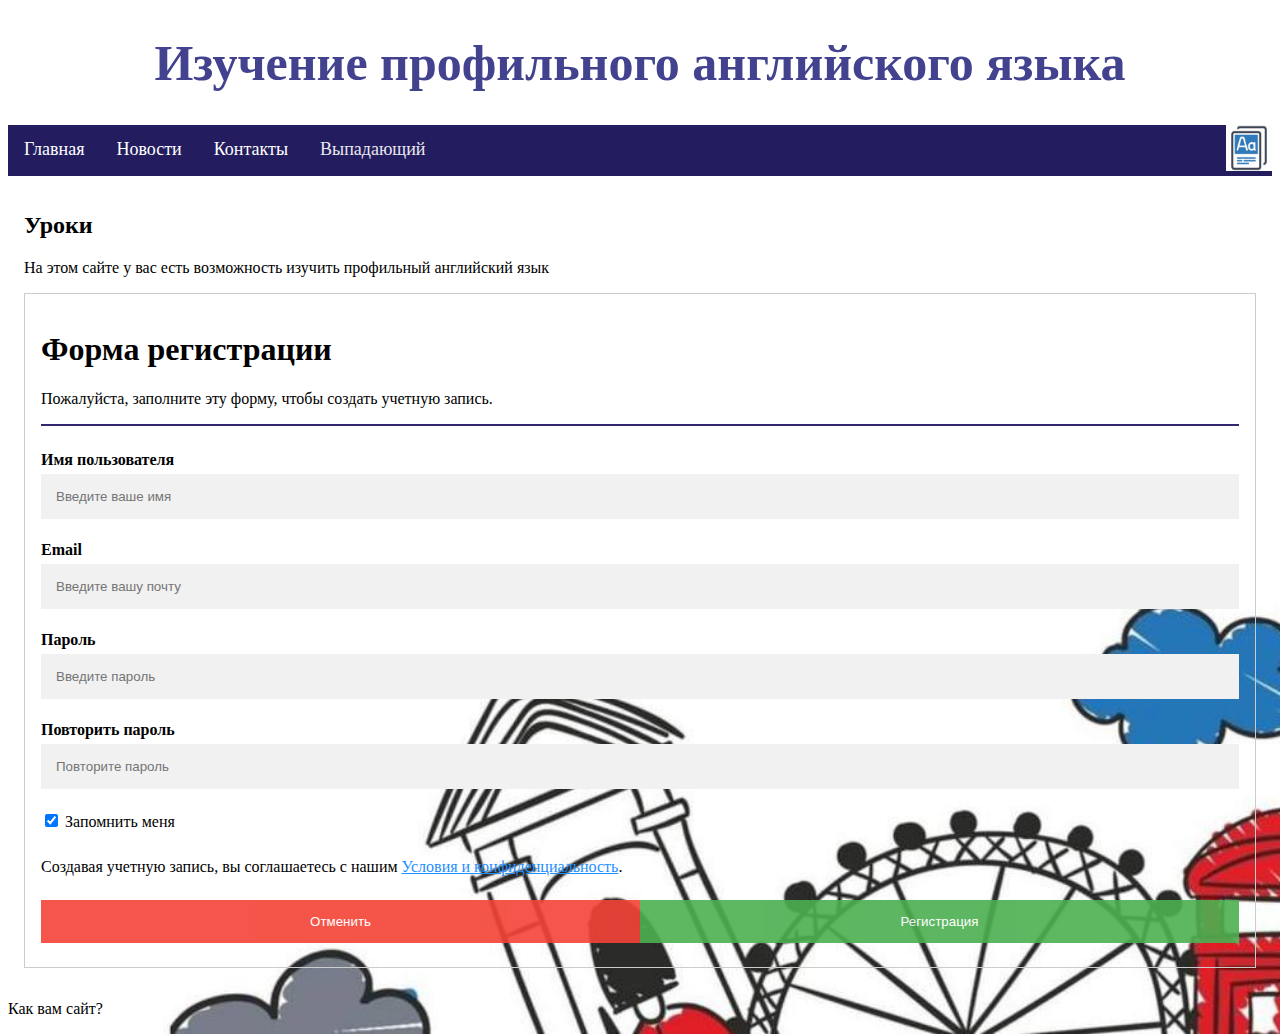
==== index.html @ ab6958a9 "website" ====
<!DOCTYPE html>
<html lang="ru">

<head>
    <meta charset="UTF-8">
    <meta http-equiv="X-UA-Compatible" content="IE=edge">
    <meta name="viewport" content="width=device-width, initial-scale=1.0">
    <link rel="shortcut icon" href="smile-ico.ico" type="image/x-icon">
    <link rel="stylesheet" href="style.css">
    <title>English_lesson</title>
</head>
<body>
    <header>
        <div class="header_container">
            <div class="header">
                <h1>Изучение профильного английского языка</h1>   
            </div>
            <div class="navbar">
                <a href="index.html">Главная</a>
                <a href="news.html">Новости</a>
                <a href="contact.html">Контакты</a>
                <div class="dropdown">
                    <button class="dropbtn"> Выпадающий 
                        <i class="fa fa-caret-down"></i>
                    </button>
                    <div class="dropdown-content">
                        <a href="lessons1.html">Lesson 1</a>
                        <a href="lessons2.html">Lesson 2</a>
                        <a href="lessons3.html">Lesson 3</a>
                    </div>
                </div> 
                <a href="dictionary.html" style="float:right" class="dictionary">
                    <img src="images/dictionary.jpg" alt="Словарь" style="width:46px;height:46px;border:0;">
                </a>
            </div>
        </div>
    </header>

    <body style="background-image:url(images/main.jpg); background-size: cover;"></body>
    <main class="container">
        <article></article>
        <h2>Уроки</h2>
        <p>На этом сайте у вас есть возможность изучить профильный английский язык
        </p>
        <form action="action_page.php" style="border:1px solid #ccc">
            <div class="container">
            <h1>Форма регистрации</h1>
            <p>Пожалуйста, заполните эту форму, чтобы создать учетную запись.</p>
            <hr>

            <label for="email"><b>Имя пользователя</b></label>
            <input type="text" placeholder="Введите ваше имя" name="name" required>

            <label for="email"><b>Email</b></label>
            <input type="text" placeholder="Введите вашу почту" name="email" required>
        
            <label for="psw"><b>Пароль</b></label>
            <input type="password" placeholder="Введите пароль" name="psw" required>
        
            <label for="psw-repeat"><b>Повторить пароль</b></label>
            <input type="password" placeholder="Повторите пароль" name="psw-repeat" required>
        
            <label>
                <input type="checkbox" checked="checked" name="remember" style="margin-bottom:15px"> Запомнить меня
            </label>
        
            <p>Создавая учетную запись, вы соглашаетесь с нашим <a href="#" style="color:dodgerblue">Условия и конфиденциальность</a>.</p>
        
            <div class="clearfix">
                <button type="button" class="cancelbtn">Отменить</button>
                <button type="submit" class="signupbtn">Регистрация</button>
            </div>
            </div>
        </form>

    </main>
    <footer>
        <div>
            <section>
                <p>
                    Как вам сайт?
                </p>
            </section>
        </div>
    </footer>
</body>
</html>
---- style.css ----
.header h1 {
        text-align: center;
        font-size: 50px;
        color: rgb(66, 66, 143);
    }

/*ФОрма для регистрации*/
    * {box-sizing: border-box}

/* Поля ввода полной ширины */
input[type=text], input[type=password] {
    width: 100%;
    padding: 15px;
    margin: 5px 0 22px 0;
    display: inline-block;
    border: none;
    background: #f1f1f1;
}

input[type=text]:focus, input[type=password]:focus {
    background-color: #ddd;
    outline: none;
}

hr {
    border: 1px solid #34256f;
    margin-bottom: 25px;
}

/* Установите стиль для всех кнопок */
button {
    background-color: #4CAF50;
    color: white;
    padding: 14px 20px;
    margin: 8px 0;
    border: none;
    cursor: pointer;
    width: 100%;
    opacity: 0.9;
}

button:hover {
    opacity:1;
}

/* Дополнительные стили для кнопки "Отмена" */
.cancelbtn {
    padding: 14px 20px;
    background-color: #f44336;
}

/* Поплавок отмена и кнопки регистрации и добавить равную ширину */
.cancelbtn, .signupbtn {
    float: left;
    width: 50%;
}

/* Добавить отступы к элементам контейнера */
.container {
    padding: 16px;
}

/* Очистить поплавки */
.clearfix::after {
    content: "";
    clear: both;
    display: table;
}

/* Измените стили для кнопки отмены и кнопки регистрации на дополнительных маленьких экранах */
@media screen and (max-width: 300px) {
.cancelbtn, .signupbtn {
    width: 100%;
}
}

/*Навбар*/
    .navbar {
        overflow: hidden;
        background-color: #231d5f;
    }
    
    .navbar a {
        float: left;
        font-size: 18px;
        color: white;
        text-align: center;
        padding: 14px 16px;
        text-decoration: none;
    }
    
    .dropdown {
        float: left;
        overflow: hidden;
    }
    
    .dropdown .dropbtn {
        font-size: 18px;  
        border: none;
        outline: none;
        color: white;
        padding: 14px 16px;
        background-color: inherit;
        font-family: inherit;
        margin: 0;
    }
    
    .navbar a:hover, .dropdown:hover .dropbtn {
        background-color: #5a5656;
    }
    
    .dropdown-content {
        display: none;
        position: absolute;
        background-color: #f9f9f9;
        min-width: 160px;
        box-shadow: 0px 8px 16px 0px rgba(0,0,0,0.2);
        z-index: 1;
    }
    
    .dropdown-content a {
        float: none;
        color: black;
        padding: 12px 16px;
        text-decoration: none;
        display: block;
        text-align: left;
    }
    
    .dropdown-content a:hover {
        background-color: #ddd;
    }
    
    .dropdown:hover .dropdown-content {
        display: block;
    }

    a.dictionary {
        padding: 0%;
    }
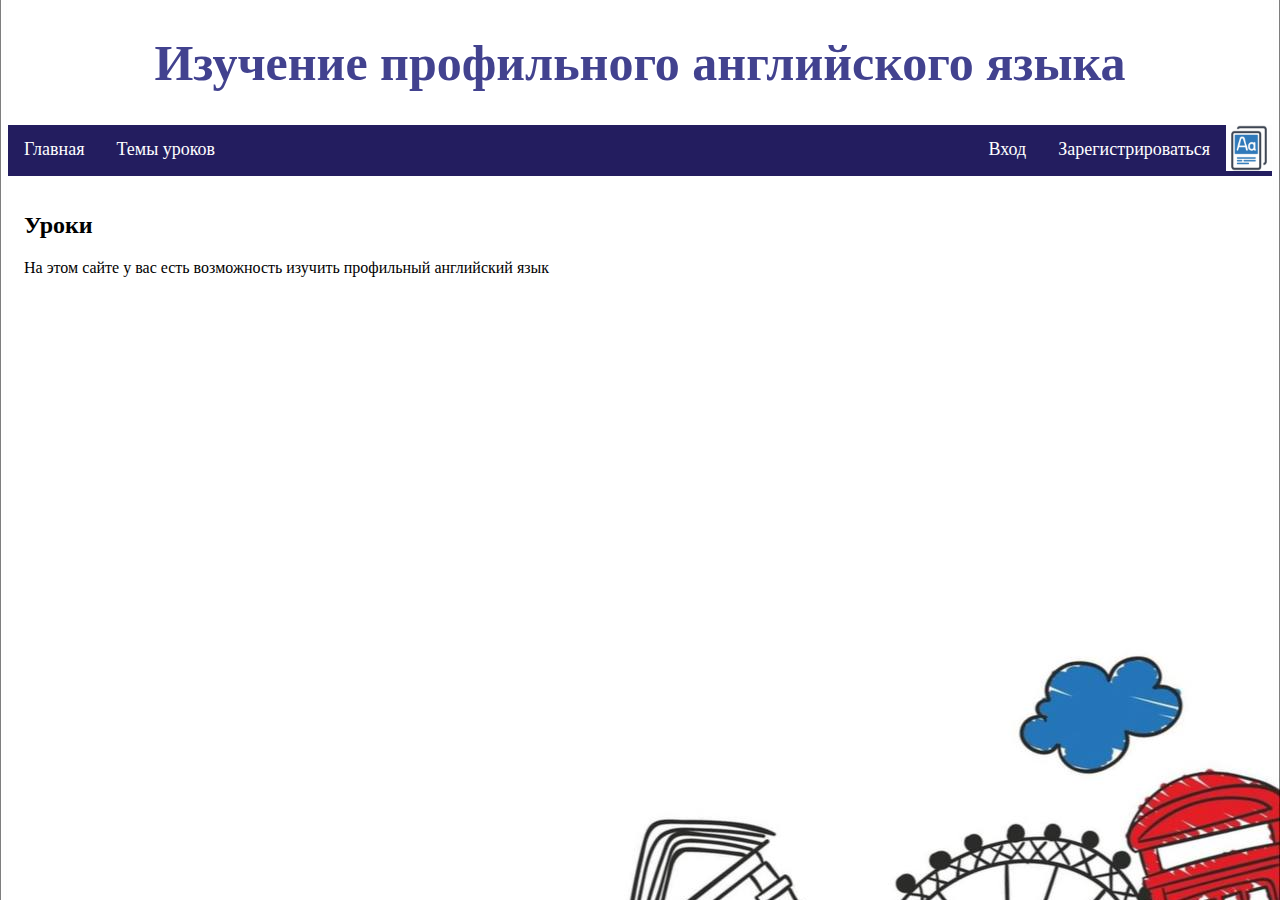
==== commit adde8260: "new" ====
--- a/index.html
+++ b/index.html
@@ -17,10 +17,9 @@
             </div>
             <div class="navbar">
                 <a href="index.html">Главная</a>
-                <a href="news.html">Новости</a>
-                <a href="contact.html">Контакты</a>
+
                 <div class="dropdown">
-                    <button class="dropbtn"> Выпадающий 
+                    <button class="dropbtn"> Темы уроков 
                         <i class="fa fa-caret-down"></i>
                     </button>
                     <div class="dropdown-content">
@@ -32,56 +31,73 @@
                 <a href="dictionary.html" style="float:right" class="dictionary">
                     <img src="images/dictionary.jpg" alt="Словарь" style="width:46px;height:46px;border:0;">
                 </a>
+                <button onclick="document.getElementById('id01').style.display='block'" style="width:auto; float: right;" class="enter">Зарегистрироваться</button>
+
+                <div id="id01" class="modal">
+                <span onclick="document.getElementById('id01').style.display='none'" class="close" title="Закрыть Modal">&times;</span>
+                <form class="modal-content" action="../action_page.php">
+                    <div class="container">
+                        <h2>Форма регистрации</h2>
+                        <p>Пожалуйста, заполните эту форму, чтобы создать учетную запись.</p>
+                        <hr>
+            
+                        <label for="name"><b>Имя пользователя</b></label>
+                        <input type="text" placeholder=" Введите ваше имя" name="name" required>
+            
+                        <label for="email"><b>Email</b></label>
+                        <input type="text" placeholder=" Введите Email" name="email" required>
+                    
+                        <label for="psw"><b>Пароль</b></label>
+                        <input type="password" placeholder=" Введите пароль" name="psw" required>
+                    
+                        <label for="psw-repeat"><b>Повторите пароль</b></label>
+                        <input type="password" placeholder="Повторите пароль" name="psw-repeat" required>
+                        
+                        <label>
+                            <input type="checkbox" checked="checked" name="remember" style="margin-bottom:15px"> Запомнить меня
+                        </label>
+                    
+                        <div class="clearfix">
+            
+                            <button type="submit" class="signupbtn">Зарегистрироваться</button>
+                        </div>
+                    </div>
+                </form>
+                </div>
+
+                <button onclick="document.getElementById('id02').style.display='block'" style="width:auto; float: right;" class="enter">Вход</button>
+
+                <div id="id02" class="modal">
+                <span onclick="document.getElementById('id02').style.display='none'" class="close" title="Закрыть Modal">&times;</span>
+                <form class="modal-content" action="../action_page.php">
+                    <div class="container">
+                        <h2>Вход</h2>
+                        <hr>
+            
+                        <label for="name or email"><b>Имя пользователя или email</b></label>
+                        <input type="text" placeholder=" Введите ваше имя или email" name="name or email" required>
+                    
+                        <label for="psw"><b>Пароль</b></label>
+                        <input type="password" placeholder=" Введите пароль" name="psw" required>
+                    
+                        <div class="clearfix">
+            
+                            <button type="submit" class="signupbtn">Войти</button>
+                        </div>
+                    </div>
+                </form>
+                </div>
             </div>
         </div>
     </header>
 
-    <body style="background-image:url(images/main.jpg); background-size: cover;"></body>
+    <body style="background-image:url(images/main.jpg); background-size: cover; width: auto; height: auto;"></body>
     <main class="container">
         <article></article>
         <h2>Уроки</h2>
-        <p>На этом сайте у вас есть возможность изучить профильный английский язык
-        </p>
-        <form action="action_page.php" style="border:1px solid #ccc">
-            <div class="container">
-            <h1>Форма регистрации</h1>
-            <p>Пожалуйста, заполните эту форму, чтобы создать учетную запись.</p>
-            <hr>
+        <p>На этом сайте у вас есть возможность изучить профильный английский язык</p>
 
-            <label for="email"><b>Имя пользователя</b></label>
-            <input type="text" placeholder="Введите ваше имя" name="name" required>
-
-            <label for="email"><b>Email</b></label>
-            <input type="text" placeholder="Введите вашу почту" name="email" required>
-        
-            <label for="psw"><b>Пароль</b></label>
-            <input type="password" placeholder="Введите пароль" name="psw" required>
-        
-            <label for="psw-repeat"><b>Повторить пароль</b></label>
-            <input type="password" placeholder="Повторите пароль" name="psw-repeat" required>
-        
-            <label>
-                <input type="checkbox" checked="checked" name="remember" style="margin-bottom:15px"> Запомнить меня
-            </label>
-        
-            <p>Создавая учетную запись, вы соглашаетесь с нашим <a href="#" style="color:dodgerblue">Условия и конфиденциальность</a>.</p>
-        
-            <div class="clearfix">
-                <button type="button" class="cancelbtn">Отменить</button>
-                <button type="submit" class="signupbtn">Регистрация</button>
-            </div>
-            </div>
-        </form>
 
     </main>
-    <footer>
-        <div>
-            <section>
-                <p>
-                    Как вам сайт?
-                </p>
-            </section>
-        </div>
-    </footer>
 </body>
 </html>--- a/style.css
+++ b/style.css
@@ -4,77 +4,7 @@
         color: rgb(66, 66, 143);
     }
 
-/*ФОрма для регистрации*/
-    * {box-sizing: border-box}
-
-/* Поля ввода полной ширины */
-input[type=text], input[type=password] {
-    width: 100%;
-    padding: 15px;
-    margin: 5px 0 22px 0;
-    display: inline-block;
-    border: none;
-    background: #f1f1f1;
-}
-
-input[type=text]:focus, input[type=password]:focus {
-    background-color: #ddd;
-    outline: none;
-}
-
-hr {
-    border: 1px solid #34256f;
-    margin-bottom: 25px;
-}
-
-/* Установите стиль для всех кнопок */
-button {
-    background-color: #4CAF50;
-    color: white;
-    padding: 14px 20px;
-    margin: 8px 0;
-    border: none;
-    cursor: pointer;
-    width: 100%;
-    opacity: 0.9;
-}
-
-button:hover {
-    opacity:1;
-}
-
-/* Дополнительные стили для кнопки "Отмена" */
-.cancelbtn {
-    padding: 14px 20px;
-    background-color: #f44336;
-}
-
-/* Поплавок отмена и кнопки регистрации и добавить равную ширину */
-.cancelbtn, .signupbtn {
-    float: left;
-    width: 50%;
-}
-
-/* Добавить отступы к элементам контейнера */
-.container {
-    padding: 16px;
-}
-
-/* Очистить поплавки */
-.clearfix::after {
-    content: "";
-    clear: both;
-    display: table;
-}
-
-/* Измените стили для кнопки отмены и кнопки регистрации на дополнительных маленьких экранах */
-@media screen and (max-width: 300px) {
-.cancelbtn, .signupbtn {
-    width: 100%;
-}
-}
-
-/*Навбар*/
+    /*Навбар*/
     .navbar {
         overflow: hidden;
         background-color: #231d5f;
@@ -137,4 +67,111 @@
 
     a.dictionary {
         padding: 0%;
-    }+    }
+    
+/*ФОрма для регистрации*/
+    * {box-sizing: border-box;}
+
+    /* Поля ввода полной ширины */
+    input[type=text], input[type=password] {
+        width: 100%;
+        padding: 15px;
+        margin: 5px 0 22px 0;
+        display: inline-block;
+        border: none;
+        background: #f1f1f1;
+    }
+
+    /* Add a background color when the inputs get focus */
+    input[type=text]:focus, input[type=password]:focus {
+        background-color: #ddd;
+        outline: none;
+    }
+
+    /* Установите стиль для всех кнопок */
+    button {
+        background-color: #231d5f;
+        color: white;
+        padding: 14px 16px;
+        margin: 0;
+        border: none;
+        cursor: pointer;
+        font-size: 18px;
+        opacity: 1;
+        text-decoration: none;
+        font-family: "Times New Roman", Times, serif;
+    }
+
+    button:hover {
+        opacity:1;
+    }
+
+    /* Float cancel and signup buttons and add an equal width */
+    .signupbtn {
+    float: left;
+    width: 100%;
+    }
+
+    /* Add padding to container elements */
+    .container {
+    padding: 16px;
+    }
+
+    /* Модальный (фон) */
+    .modal {
+    display: none; /* Скрыто по умолчанию */
+    position: fixed; /* Оставаться на месте */
+    z-index: 1; /* Сидеть на вершине */
+    left: 0;
+    top: 0;
+    width: 100%; /* Полная ширина */
+    height: 100%; /* Полная высота */
+    overflow: auto; /* Включите прокрутку, если это необходимо */
+    background-color: #474e5d;
+    padding-top: 50px;
+    }
+
+    /* Модальное содержание/бокс */
+    .modal-content {
+    background-color: #fefefe;
+    margin: 5% auto 15% auto; /* 5% сверху, 15% снизу и по центру */
+    border: 1px solid #888;
+    width: 80%; /* Может быть больше или меньше, в зависимости от размера экрана */
+    }
+
+    /* Style the horizontal ruler */
+    hr {
+    border: 1px solid #f1f1f1;
+    margin-bottom: 25px;
+    }
+
+    /* Кнопка закрытия (x) */
+    .close {
+    position: absolute;
+    right: 35px;
+    top: 15px;
+    font-size: 40px;
+    font-weight: bold;
+    color: #f1f1f1;
+    }
+
+    .close:hover,
+    .close:focus {
+    color: #f44336;
+    cursor: pointer;
+    }
+
+    /* Clear floats */
+    .clearfix::after {
+    content: "";
+    clear: both;
+    display: table;
+    }
+
+    /* Change styles for cancel button and signup button on extra small screens */
+    @media screen and (max-width: 300px) {
+    .signupbtn {
+        width: 100%;
+    }
+    }
+
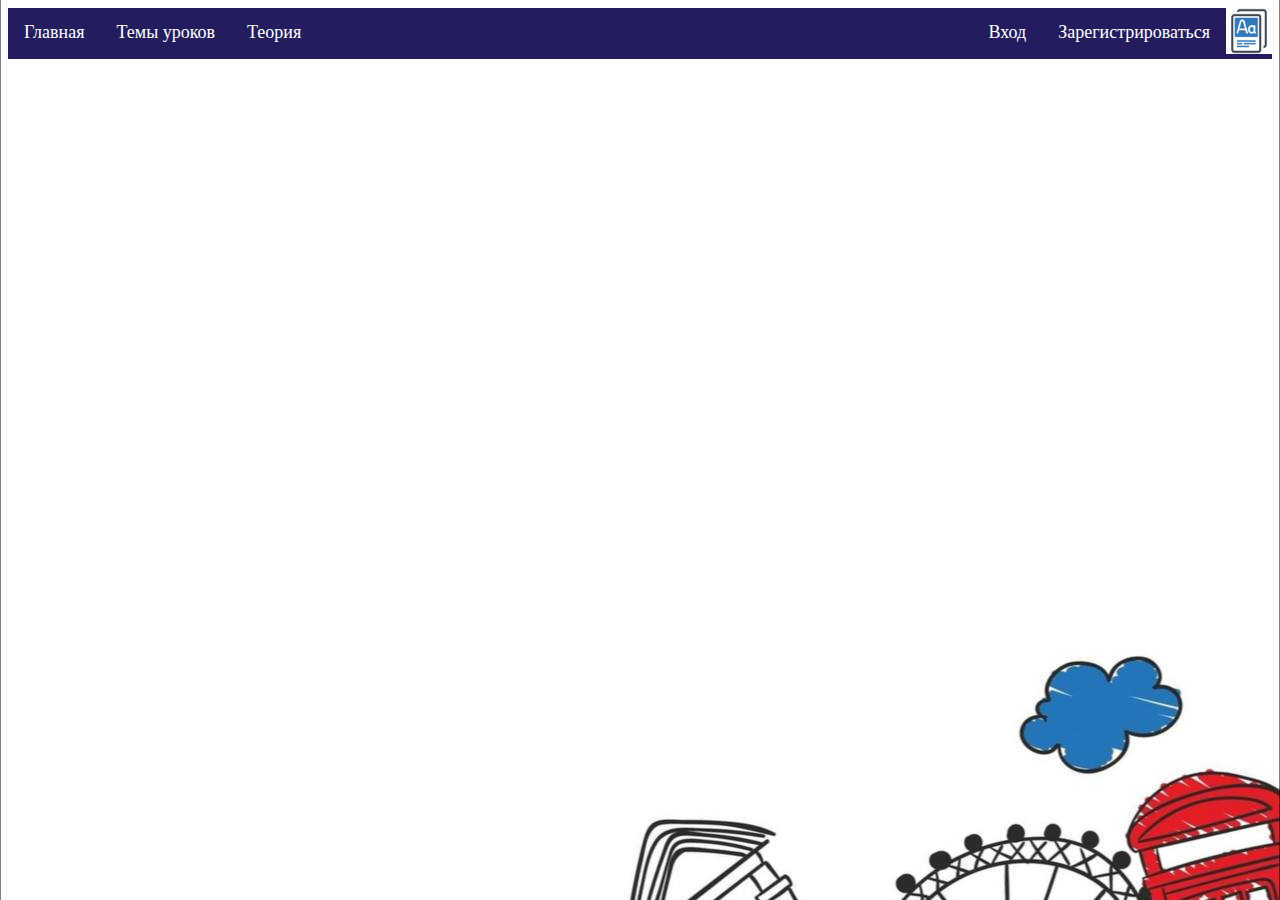
==== commit 841ae38d: "new" ====
--- a/index.html
+++ b/index.html
@@ -12,9 +12,6 @@
 <body>
     <header>
         <div class="header_container">
-            <div class="header">
-                <h1>Изучение профильного английского языка</h1>   
-            </div>
             <div class="navbar">
                 <a href="index.html">Главная</a>
 
@@ -23,11 +20,26 @@
                         <i class="fa fa-caret-down"></i>
                     </button>
                     <div class="dropdown-content">
-                        <a href="lessons1.html">Lesson 1</a>
-                        <a href="lessons2.html">Lesson 2</a>
-                        <a href="lessons3.html">Lesson 3</a>
+                        <a href="lessons/lesson-1.html">Неправильные глаголы</a>
+                        <a href="lessons/lesson-2.html">Фразовые глаголы</a>
+                        <a href="lessons/lesson-3.html">Синонимы</a>
+                        <a href="lessons/lesson-4.html">Выбор слов</a>
+                        <a href="lessons/lesson-5.html">Составление слов</a>
                     </div>
                 </div> 
+
+                <div class="dropdown">
+                    <button class="dropbtn"> Теория
+                        <i class="fa fa-caret-down"></i>
+                    </button>
+                    <div class="dropdown-content">
+                        <a href="theory/theory-1.html">Theory 1</a>
+                        <a href="theory/theory-2.html">Theory 2</a>
+                        <a href="theory/theory-3.html">Theory 3</a>
+                        <a href="theory/theory-4.html">Theory 4</a>
+                    </div>
+                </div> 
+
                 <a href="dictionary.html" style="float:right" class="dictionary">
                     <img src="images/dictionary.jpg" alt="Словарь" style="width:46px;height:46px;border:0;">
                 </a>
@@ -45,7 +57,7 @@
                         <input type="text" placeholder=" Введите ваше имя" name="name" required>
             
                         <label for="email"><b>Email</b></label>
-                        <input type="text" placeholder=" Введите Email" name="email" required>
+                        <input type="email" placeholder=" Введите Email" name="email" required>
                     
                         <label for="psw"><b>Пароль</b></label>
                         <input type="password" placeholder=" Введите пароль" name="psw" required>
@@ -93,9 +105,8 @@
 
     <body style="background-image:url(images/main.jpg); background-size: cover; width: auto; height: auto;"></body>
     <main class="container">
-        <article></article>
-        <h2>Уроки</h2>
-        <p>На этом сайте у вас есть возможность изучить профильный английский язык</p>
+        <h1></h1>
+        <p></p>
 
 
     </main>
--- a/style.css
+++ b/style.css
@@ -1,9 +1,3 @@
-    .header h1 {
-        text-align: center;
-        font-size: 50px;
-        color: rgb(66, 66, 143);
-    }
-
     /*Навбар*/
     .navbar {
         overflow: hidden;
@@ -68,12 +62,12 @@
     a.dictionary {
         padding: 0%;
     }
-    
+
 /*ФОрма для регистрации*/
     * {box-sizing: border-box;}
 
     /* Поля ввода полной ширины */
-    input[type=text], input[type=password] {
+    input[type=text], input[type=email], input[type=password] {
         width: 100%;
         padding: 15px;
         margin: 5px 0 22px 0;
@@ -83,7 +77,7 @@
     }
 
     /* Add a background color when the inputs get focus */
-    input[type=text]:focus, input[type=password]:focus {
+    input[type=text]:focus, input[type=email]:focus, input[type=password]:focus {
         background-color: #ddd;
         outline: none;
     }
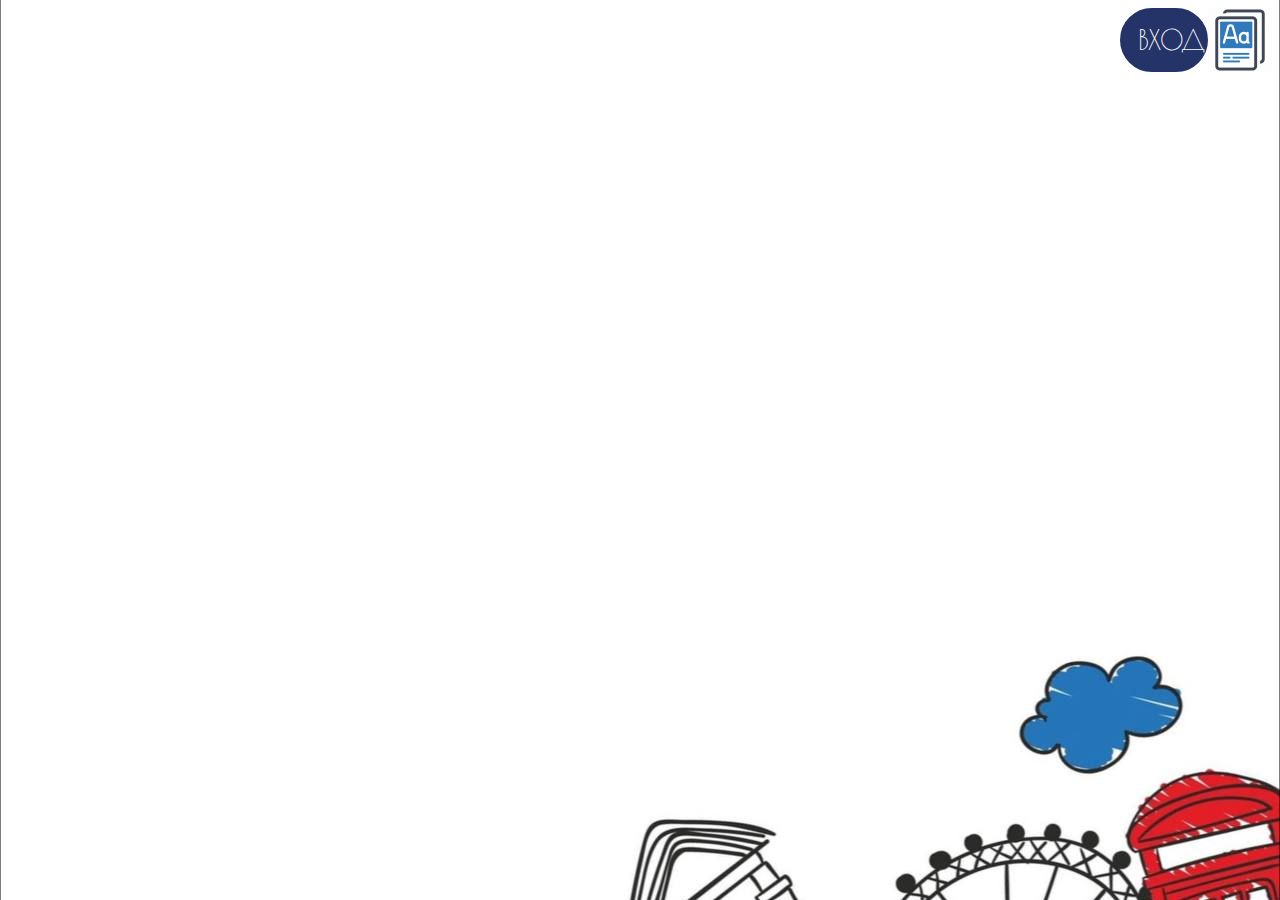
==== commit 9c15f77b: "web-site" ====
--- a/index.html
+++ b/index.html
@@ -7,83 +7,56 @@
     <meta name="viewport" content="width=device-width, initial-scale=1.0">
     <link rel="shortcut icon" href="smile-ico.ico" type="image/x-icon">
     <link rel="stylesheet" href="style.css">
+    <link href="https://fonts.googleapis.com/css2?family=Poiret+One&display=swap" rel="stylesheet">
     <title>English_lesson</title>
 </head>
 <body>
-    <header>
-        <div class="header_container">
-            <div class="navbar">
-                <a href="index.html">Главная</a>
-
-                <div class="dropdown">
-                    <button class="dropbtn"> Темы уроков 
-                        <i class="fa fa-caret-down"></i>
-                    </button>
-                    <div class="dropdown-content">
-                        <a href="lessons/lesson-1.html">Неправильные глаголы</a>
-                        <a href="lessons/lesson-2.html">Фразовые глаголы</a>
-                        <a href="lessons/lesson-3.html">Синонимы</a>
-                        <a href="lessons/lesson-4.html">Выбор слов</a>
-                        <a href="lessons/lesson-5.html">Составление слов</a>
-                    </div>
-                </div> 
-
-                <div class="dropdown">
-                    <button class="dropbtn"> Теория
-                        <i class="fa fa-caret-down"></i>
-                    </button>
-                    <div class="dropdown-content">
-                        <a href="theory/theory-1.html">Theory 1</a>
-                        <a href="theory/theory-2.html">Theory 2</a>
-                        <a href="theory/theory-3.html">Theory 3</a>
-                        <a href="theory/theory-4.html">Theory 4</a>
-                    </div>
-                </div> 
-
-                <a href="dictionary.html" style="float:right" class="dictionary">
-                    <img src="images/dictionary.jpg" alt="Словарь" style="width:46px;height:46px;border:0;">
-                </a>
-                <button onclick="document.getElementById('id01').style.display='block'" style="width:auto; float: right;" class="enter">Зарегистрироваться</button>
-
-                <div id="id01" class="modal">
-                <span onclick="document.getElementById('id01').style.display='none'" class="close" title="Закрыть Modal">&times;</span>
-                <form class="modal-content" action="../action_page.php">
-                    <div class="container">
-                        <h2>Форма регистрации</h2>
-                        <p>Пожалуйста, заполните эту форму, чтобы создать учетную запись.</p>
-                        <hr>
-            
-                        <label for="name"><b>Имя пользователя</b></label>
-                        <input type="text" placeholder=" Введите ваше имя" name="name" required>
-            
-                        <label for="email"><b>Email</b></label>
-                        <input type="email" placeholder=" Введите Email" name="email" required>
-                    
-                        <label for="psw"><b>Пароль</b></label>
-                        <input type="password" placeholder=" Введите пароль" name="psw" required>
-                    
-                        <label for="psw-repeat"><b>Повторите пароль</b></label>
-                        <input type="password" placeholder="Повторите пароль" name="psw-repeat" required>
-                        
-                        <label>
-                            <input type="checkbox" checked="checked" name="remember" style="margin-bottom:15px"> Запомнить меня
-                        </label>
-                    
-                        <div class="clearfix">
-            
-                            <button type="submit" class="signupbtn">Зарегистрироваться</button>
-                        </div>
-                    </div>
-                </form>
-                </div>
-
-                <button onclick="document.getElementById('id02').style.display='block'" style="width:auto; float: right;" class="enter">Вход</button>
-
-                <div id="id02" class="modal">
+    <header class="headering">
+        <div>
+            <a href="dictionary.html" style="float:right" class="dictionary">
+                <img src="images/dictionary.jpg" alt="Словарь" style="width:64px;height:64px;">
+            </a>
+            <button onclick="document.getElementById('id02').style.display='block'" class="ienter">ВХОД</button>
+            <div id="id02" class="modal">
                 <span onclick="document.getElementById('id02').style.display='none'" class="close" title="Закрыть Modal">&times;</span>
                 <form class="modal-content" action="../action_page.php">
                     <div class="container">
-                        <h2>Вход</h2>
+                        <div>
+                            <button onclick="document.getElementById('id01').style.display='block'" style="width:auto; float: right;" class="ienter">Зарегистрироваться</button>
+
+                            <div id="id01" class="modal">
+                            <span onclick="document.getElementById('id01').style.display='none'" class="close" title="Закрыть Modal">&times;</span>
+                            <fieldset class="modal-content" action="../action_page.php">
+                                <div class="container">
+                                    <h2>Форма регистрации</h2>
+                                    <p>Пожалуйста, заполните эту форму, чтобы создать учетную запись.</p>
+                                    <hr>
+                        
+                                    <label for="name"><b>Имя пользователя</b></label>
+                                    <input type="text" placeholder=" Введите ваше имя" name="name" required>
+                        
+                                    <label for="email"><b>Email</b></label>
+                                    <input type="email" placeholder=" Введите Email" name="email" required>
+                                
+                                    <label for="psw"><b>Пароль</b></label>
+                                    <input type="password" placeholder=" Введите пароль" name="psw" required>
+                                
+                                    <label for="psw-repeat"><b>Повторите пароль</b></label>
+                                    <input type="password" placeholder="Повторите пароль" name="psw-repeat" required>
+                                    
+                                    <label>
+                                        <input type="checkbox" checked="checked" name="remember" style="margin-bottom:15px"> Запомнить меня
+                                    </label>
+                                
+                                    <div class="clearfix">
+                        
+                                        <button type="submit" class="signupbtn">Зарегистрироваться</button>
+                                    </div>
+                                </div>
+                            </fieldset>
+                            </div>
+                            <h2>Вход</h2>
+                        </div>
                         <hr>
             
                         <label for="name or email"><b>Имя пользователя или email</b></label>
@@ -98,7 +71,6 @@
                         </div>
                     </div>
                 </form>
-                </div>
             </div>
         </div>
     </header>
--- a/style.css
+++ b/style.css
@@ -1,171 +1,151 @@
-    /*Навбар*/
-    .navbar {
-        overflow: hidden;
-        background-color: #231d5f;
-    }
-    
-    .navbar a {
-        float: left;
-        font-size: 18px;
-        color: white;
-        text-align: center;
-        padding: 14px 16px;
-        text-decoration: none;
-    }
-    
-    .dropdown {
-        float: left;
-        overflow: hidden;
-    }
-    
-    .dropdown .dropbtn {
-        font-size: 18px;  
-        border: none;
-        outline: none;
-        color: white;
-        padding: 14px 16px;
-        background-color: inherit;
-        font-family: inherit;
-        margin: 0;
-    }
-    
-    .navbar a:hover, .dropdown:hover .dropbtn {
-        background-color: #5a5656;
-    }
-    
-    .dropdown-content {
-        display: none;
-        position: absolute;
-        background-color: #f9f9f9;
-        min-width: 160px;
-        box-shadow: 0px 8px 16px 0px rgba(0,0,0,0.2);
-        z-index: 1;
-    }
-    
-    .dropdown-content a {
-        float: none;
-        color: black;
-        padding: 12px 16px;
-        text-decoration: none;
-        display: block;
-        text-align: left;
-    }
-    
-    .dropdown-content a:hover {
-        background-color: #ddd;
-    }
-    
-    .dropdown:hover .dropdown-content {
-        display: block;
-    }
+.headering {
+    font-family: 'Poiret One';
+    font-style: normal;
+    font-weight: 400;
+    font-size: 25px;
+}
 
-    a.dictionary {
-        padding: 0%;
-    }
+a.dictionary {
+    padding: 0%;
+}
 
 /*ФОрма для регистрации*/
-    * {box-sizing: border-box;}
+* {box-sizing: border-box;}
 
-    /* Поля ввода полной ширины */
-    input[type=text], input[type=email], input[type=password] {
-        width: 100%;
-        padding: 15px;
-        margin: 5px 0 22px 0;
-        display: inline-block;
-        border: none;
-        background: #f1f1f1;
-    }
+/* Поля ввода полной ширины */
+input[type=text], input[type=email], input[type=password] {
+    width: 100%;
+    padding: 15px;
+    margin: 5px 0 22px 0;
+    display: inline-block;
+    border: none;
+    font-family: 'Poiret One';
+    font-style: normal;
+    font-weight: 400;
+    font-size: 25px;
+    border-radius: 50px;
+    background: #f1f1f1;
+}
 
-    /* Add a background color when the inputs get focus */
-    input[type=text]:focus, input[type=email]:focus, input[type=password]:focus {
-        background-color: #ddd;
-        outline: none;
-    }
+/* Add a background color when the inputs get focus */
+input[type=text]:focus, input[type=email]:focus, input[type=password]:focus {
+    background-color: #ddd;
+    outline: none;
+}
 
-    /* Установите стиль для всех кнопок */
-    button {
-        background-color: #231d5f;
-        color: white;
-        padding: 14px 16px;
-        margin: 0;
-        border: none;
-        cursor: pointer;
-        font-size: 18px;
-        opacity: 1;
-        text-decoration: none;
-        font-family: "Times New Roman", Times, serif;
-    }
+/* Установите стиль для всех кнопок */
+button {
+    background-color: #231d5f;
+    color: white;
+    padding: 14px 16px;
+    margin: 0;
+    border: none;
+    cursor: pointer;
+    font-size: 18px;
+    opacity: 1;
+    text-decoration: none;
+    border-radius: 50px;
+}
 
-    button:hover {
-        opacity:1;
-    }
+button:hover {
+    opacity:1;
+}
 
-    /* Float cancel and signup buttons and add an equal width */
-    .signupbtn {
+/* Float cancel and signup buttons and add an equal width */
+.signupbtn {
     float: left;
     width: 100%;
-    }
+    font-family: 'Poiret One';
+    font-style: normal;
+    font-weight: 400;
+    font-size: 25px;
+}
 
-    /* Add padding to container elements */
-    .container {
-    padding: 16px;
-    }
+/* Add padding to container elements */
+.container {
+padding: 16px;
+}
 
-    /* Модальный (фон) */
-    .modal {
-    display: none; /* Скрыто по умолчанию */
-    position: fixed; /* Оставаться на месте */
-    z-index: 1; /* Сидеть на вершине */
-    left: 0;
-    top: 0;
-    width: 100%; /* Полная ширина */
-    height: 100%; /* Полная высота */
-    overflow: auto; /* Включите прокрутку, если это необходимо */
-    background-color: #474e5d;
-    padding-top: 50px;
-    }
+/* Модальный (фон) */
+.modal {
+display: none; /* Скрыто по умолчанию */
+position: fixed; /* Оставаться на месте */
+z-index: 1; /* Сидеть на вершине */
+left: 0;
+top: 0;
+width: 100%; /* Полная ширина */
+height: 100%; /* Полная высота */
+overflow: auto; /* Включите прокрутку, если это необходимо */
+background-color: #474e5d;
+padding-top: 50px;
+}
 
-    /* Модальное содержание/бокс */
-    .modal-content {
-    background-color: #fefefe;
-    margin: 5% auto 15% auto; /* 5% сверху, 15% снизу и по центру */
-    border: 1px solid #888;
-    width: 80%; /* Может быть больше или меньше, в зависимости от размера экрана */
-    }
+/* Модальное содержание/бокс */
+.modal-content {
+background-color: #fefefe;
+margin: 5% auto 15% auto; /* 5% сверху, 15% снизу и по центру */
+border: 1px solid #888;
+width: 80%; /* Может быть больше или меньше, в зависимости от размера экрана */
+border-radius: 50px;
+}
 
-    /* Style the horizontal ruler */
-    hr {
-    border: 1px solid #f1f1f1;
-    margin-bottom: 25px;
-    }
+/* Style the horizontal ruler */
+hr {
+border: 1px solid #f1f1f1;
+margin-bottom: 25px;
+}
 
-    /* Кнопка закрытия (x) */
-    .close {
-    position: absolute;
-    right: 35px;
-    top: 15px;
-    font-size: 40px;
-    font-weight: bold;
-    color: #f1f1f1;
-    }
+/* Кнопка закрытия (x) */
+.close {
+position: absolute;
+right: 35px;
+top: 15px;
+font-size: 40px;
+font-weight: bold;
+color: #f1f1f1;
+}
 
-    .close:hover,
-    .close:focus {
-    color: #f44336;
-    cursor: pointer;
-    }
+.close:hover,
+.close:focus {
+color: #f44336;
+cursor: pointer;
+} 
 
-    /* Clear floats */
-    .clearfix::after {
-    content: "";
-    clear: both;
-    display: table;
-    }
+/* Clear floats */
+.clearfix::after {
+content: "";
+clear: both;
+display: table;
+}
 
-    /* Change styles for cancel button and signup button on extra small screens */
-    @media screen and (max-width: 300px) {
-    .signupbtn {
-        width: 100%;
-    }
-    }
+/* Change styles for cancel button and signup button on extra small screens */
+@media screen and (max-width: 300px) {
+.signupbtn {
+    width: 100%;
+}
+}
 
+.ienter {
+    width: 7%;
+    height: 64px;
+    float: right;
+    
+    font-family: 'Poiret One';
+    font-style: normal;
+    font-weight: 400;
+    font-size: 27px;
+    line-height: 150%;
+    display: flex;
+    align-items: center;
+    text-align: center;
+    border-radius: 50px;
+
+    background: #243368;
+    color: white;
+    border: 2px solid #243368;
+} 
+
+.ienter:hover {
+    background: white;
+    color: #243368;
+}
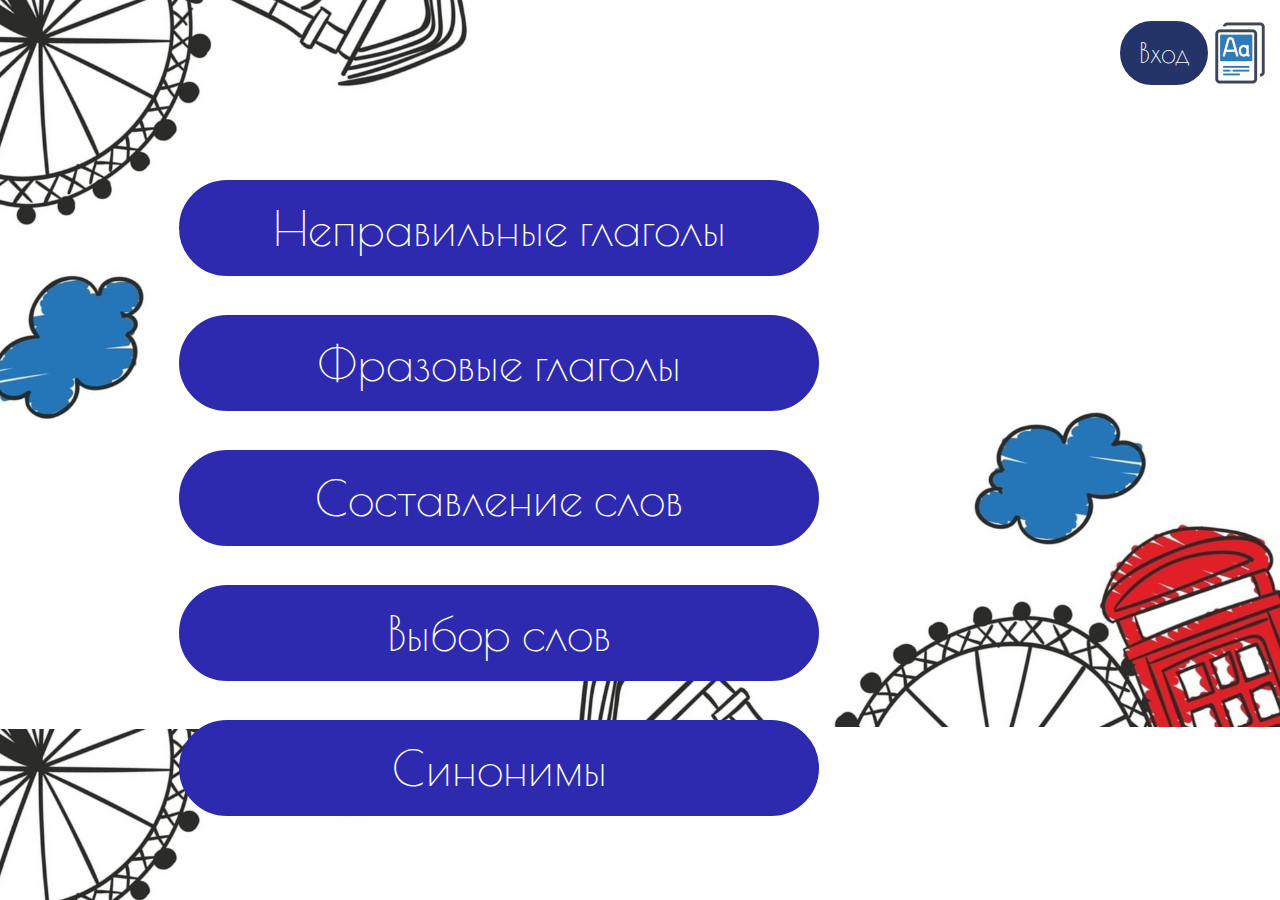
==== commit ce5eaaa1: "new" ====
--- a/index.html
+++ b/index.html
@@ -16,7 +16,7 @@
             <a href="dictionary.html" style="float:right" class="dictionary">
                 <img src="images/dictionary.jpg" alt="Словарь" style="width:64px;height:64px;">
             </a>
-            <button onclick="document.getElementById('id02').style.display='block'" class="ienter">ВХОД</button>
+            <button onclick="document.getElementById('id02').style.display='block'" class="ienter">Вход</button>
             <div id="id02" class="modal">
                 <span onclick="document.getElementById('id02').style.display='none'" class="close" title="Закрыть Modal">&times;</span>
                 <form class="modal-content" action="../action_page.php">
@@ -76,11 +76,15 @@
     </header>
 
     <body style="background-image:url(images/main.jpg); background-size: cover; width: auto; height: auto;"></body>
-    <main class="container">
+    <div class="basic">
+        <button onclick="document.location='lessons/lesson-1.html'" class="lesson1">Неправильные глаголы</button>
+        <button onclick="document.location='lessons/lesson-2.html'" class="lesson2">Фразовые глаголы</button>
+        <button onclick="document.location='lessons/lesson-3.html'" class="lesson3">Составление слов</button>
+        <button onclick="document.location='lessons/lesson-4.html'" class="lesson4">Выбор слов</button>
+        <button onclick="document.location='lessons/lesson-5.html'" class="lesson5">Синонимы</button>
+
         <h1></h1>
         <p></p>
-
-
-    </main>
+    </div>
 </body>
 </html>--- a/style.css
+++ b/style.css
@@ -34,20 +34,20 @@
 }
 
 /* Установите стиль для всех кнопок */
-button {
+button.signupbtn {
     background-color: #231d5f;
     color: white;
     padding: 14px 16px;
     margin: 0;
     border: none;
     cursor: pointer;
-    font-size: 18px;
+    font-size: 25px;
     opacity: 1;
     text-decoration: none;
     border-radius: 50px;
 }
 
-button:hover {
+button.signupbtn:hover {
     opacity:1;
 }
 
@@ -135,7 +135,6 @@
     font-weight: 400;
     font-size: 27px;
     line-height: 150%;
-    display: flex;
     align-items: center;
     text-align: center;
     border-radius: 50px;
@@ -149,3 +148,144 @@
     background: white;
     color: #243368;
 }
+
+.lesson1 {
+    position: absolute;
+    width: 50%;
+    height: 96px;
+    top: 20%;
+    left: 14%;
+    
+    font-family: 'Poiret One';
+    font-style: normal;
+    font-weight: 400;
+    font-size: 48px;
+/*    line-height: 150%; 
+    display: flex; */
+    align-items: center;
+    text-align: center;
+    border-radius: 50px;
+
+    background: #2D2AAF;
+    color: white;
+    border: 2px solid #2D2AAF;
+    line-height: 20px;
+} 
+
+.lesson1:hover {
+    background: white;
+    color: #2D2AAF;
+}
+
+.lesson2 {
+    position: absolute;
+    width: 50%;
+    height: 96px;
+    top: 35%;
+    left: 14%;
+    
+    font-family: 'Poiret One';
+    font-style: normal;
+    font-weight: 400;
+    font-size: 48px;
+/*    line-height: 150%; 
+    display: flex; */
+    align-items: center;
+    text-align: center;
+    border-radius: 50px;
+
+    background: #2D2AAF;
+    color: white;
+    border: 2px solid #2D2AAF;
+    line-height: 20px;
+} 
+
+.lesson2:hover {
+    background: white;
+    color: #2D2AAF;
+}
+
+.lesson3 {
+    position: absolute;
+    width: 50%;
+    height: 96px;
+    top: 50%;
+    left: 14%;
+    
+    font-family: 'Poiret One';
+    font-style: normal;
+    font-weight: 400;
+    font-size: 48px;
+/*    line-height: 150%; 
+    display: flex; */
+    align-items: center;
+    text-align: center;
+    border-radius: 50px;
+
+    background: #2D2AAF;
+    color: white;
+    border: 2px solid #2D2AAF;
+    line-height: 20px;
+} 
+
+.lesson3:hover {
+    background: white;
+    color: #2D2AAF;
+}
+
+.lesson4 {
+    position: absolute;
+    width: 50%;
+    height: 96px;
+    top: 65%;
+    left: 14%;
+    
+    font-family: 'Poiret One';
+    font-style: normal;
+    font-weight: 400;
+    font-size: 48px;
+/*    line-height: 150%; 
+    display: flex; */
+    align-items: center;
+    text-align: center;
+    border-radius: 50px;
+
+    background: #2D2AAF;
+    color: white;
+    border: 2px solid #2D2AAF;
+    line-height: 20px;
+} 
+
+.lesson4:hover {
+    background: white;
+    color: #2D2AAF;
+}
+
+.lesson5 {
+    position: absolute;
+    width: 50%;
+    height: 96px;
+    top: 80%;
+    left: 14%;
+    
+    font-family: 'Poiret One';
+    font-style: normal;
+    font-weight: 400;
+    font-size: 48px;
+/*    line-height: 150%; 
+    display: flex; */
+    align-items: center;
+    text-align: center;
+    border-radius: 50px;
+
+    background: #2D2AAF;
+    color: white;
+    border: 2px solid #2D2AAF;
+    line-height: 20px;
+} 
+
+.lesson5:hover {
+    background: white;
+    color: #2D2AAF;
+}
+
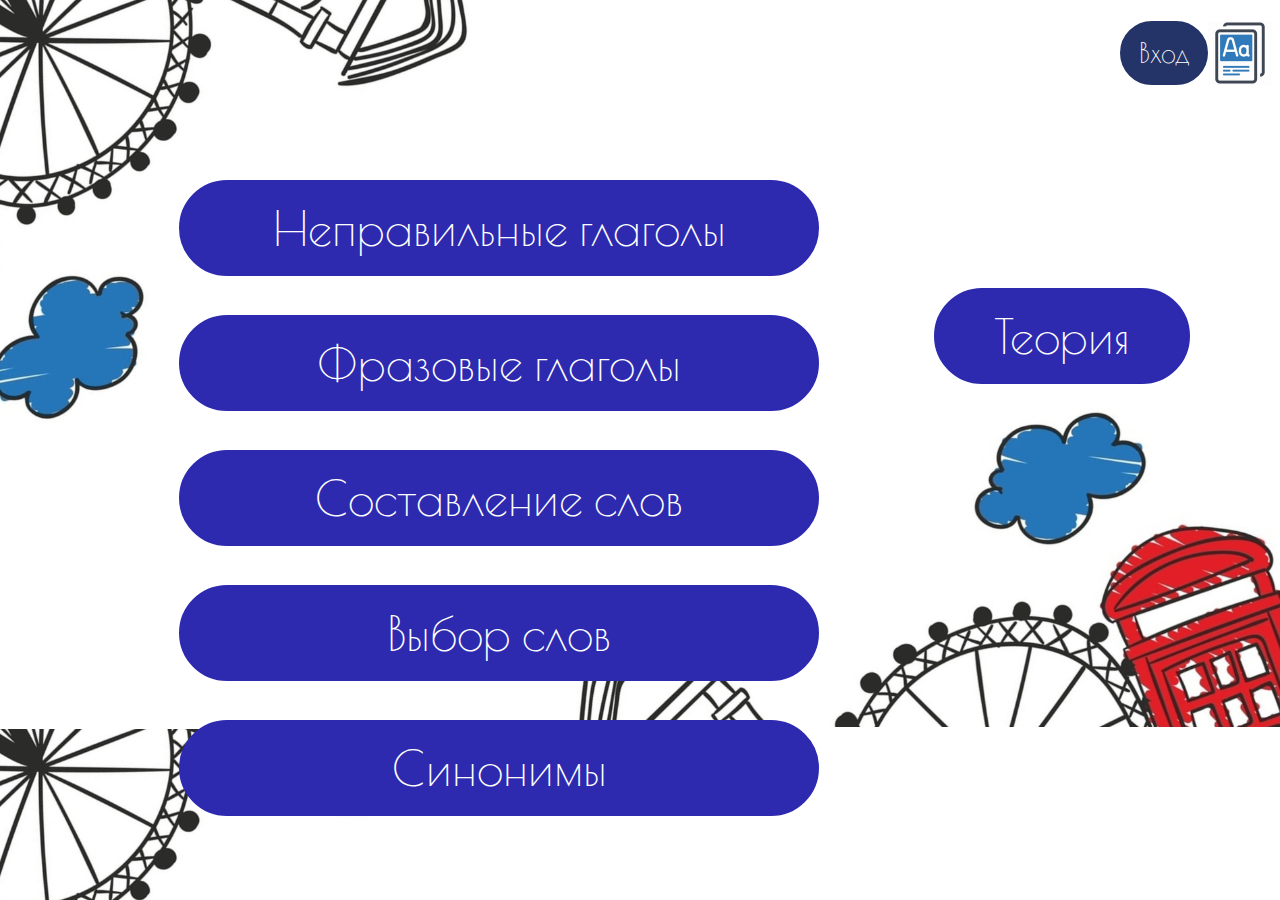
==== commit 01634e57: "site" ====
--- a/index.html
+++ b/index.html
@@ -82,7 +82,7 @@
         <button onclick="document.location='lessons/lesson-3.html'" class="lesson3">Составление слов</button>
         <button onclick="document.location='lessons/lesson-4.html'" class="lesson4">Выбор слов</button>
         <button onclick="document.location='lessons/lesson-5.html'" class="lesson5">Синонимы</button>
-
+        <button onclick="document.location='theory/theory-1.html'" class="theory">Теория</button>
         <h1></h1>
         <p></p>
     </div>
--- a/style.css
+++ b/style.css
@@ -47,7 +47,7 @@
     border-radius: 50px;
 }
 
-button.signupbtn:hover {
+button.signupbtn:hover{
     opacity:1;
 }
 
@@ -289,3 +289,154 @@
     color: #2D2AAF;
 }
 
+.theory {
+    position: absolute;
+    width: 20%;
+    height: 96px;
+    top: 32%;
+    left: 73%;
+    
+    font-family: 'Poiret One';
+    font-style: normal;
+    font-weight: 400;
+    font-size: 48px;
+/*    line-height: 150%; 
+    display: flex; */
+    align-items: center;
+    text-align: center;
+    border-radius: 50px;
+
+    background: #2D2AAF;
+    color: white;
+    border: 2px solid #2D2AAF;
+    line-height: 20px;
+} 
+
+.theory:hover {
+    background: white;
+    color: #2D2AAF;
+}
+
+.card-animation {
+    position: absolute;
+    top: 28%;
+    left: 28%;
+    width: 600px;
+    height: 350px;
+}
+
+.card-inner {
+    position: relative;
+    width: 100%;
+    height: 100%;
+    transition: transform 0.6s;
+    transform-style: preserve-3d;
+}
+
+.card-animation.flipped .card-inner {
+    transform: rotateY(180deg);
+}
+
+.card-front-2, .card-back-2 {
+    position: absolute;
+    width: 100%;
+    height: 100%;
+    backface-visibility: hidden;
+    display: flex;
+    justify-content: center;
+    align-items: center;
+    border: 2px solid #2D2AAF;
+    border-radius: 50px;
+    box-shadow: 0 4px 8px #2D2AAF;
+
+    font-family: 'Poiret One';
+    font-style: normal;
+    font-weight: 400;
+    font-size: 60px;
+}
+
+.card-front-2 {
+    background-color: #fff;
+}
+
+.card-back-2 {
+    background-color: #fff;
+    transform: rotateY(180deg);
+}
+
+button.continue {
+    position: absolute;
+    top: 77%;
+    left: 35%;
+    background-color: #2D2AAF;
+    color: white;
+    padding: 14px 16px;
+    margin: 0;
+    border: none;
+    cursor: pointer;
+    font-size: 25px;
+    text-decoration: none;
+    border-radius: 50px;
+}
+
+button.continue:hover{
+    opacity:1;
+}
+
+button.dictionary {
+    position: absolute;
+    top: 77%;
+    left: 50%;
+    background-color: #2D2AAF;
+    color: white;
+    padding: 14px 16px;
+    margin: 0;
+    border: none;
+    cursor: pointer;
+    font-size: 25px;
+    text-decoration: none;
+    border-radius: 50px;
+}
+
+button.dictionary:hover{
+    opacity:1;
+}
+
+.card-front-1, .card-back-1 {
+    position: absolute;
+    top: 28%;
+    left: 28%;
+    width: 700px;
+    height: 400px;
+    backface-visibility: hidden;
+    border: 2px solid #2D2AAF;
+    box-shadow: 0 4px 8px #2D2AAF;
+    display: flex;
+    flex-direction: column;
+    justify-content: center;
+    align-items: center;
+    transition: transform 0.6s;
+    border-radius: 50px;
+
+    font-family: 'Poiret One';
+    font-style: normal;
+    font-weight: 400;
+    font-size: 30px;
+}
+
+.card-front-1 {
+    background-color: #f8f8f8;
+}
+
+.card-back-1 {
+    background-color: #e8e8e8;
+    transform: rotateY(180deg);
+}
+
+.cardind.flipped .card-front-1 {
+    transform: rotateY(180deg);
+}
+
+.cardind.flipped .card-back-1 {
+    transform: rotateY(360deg);
+}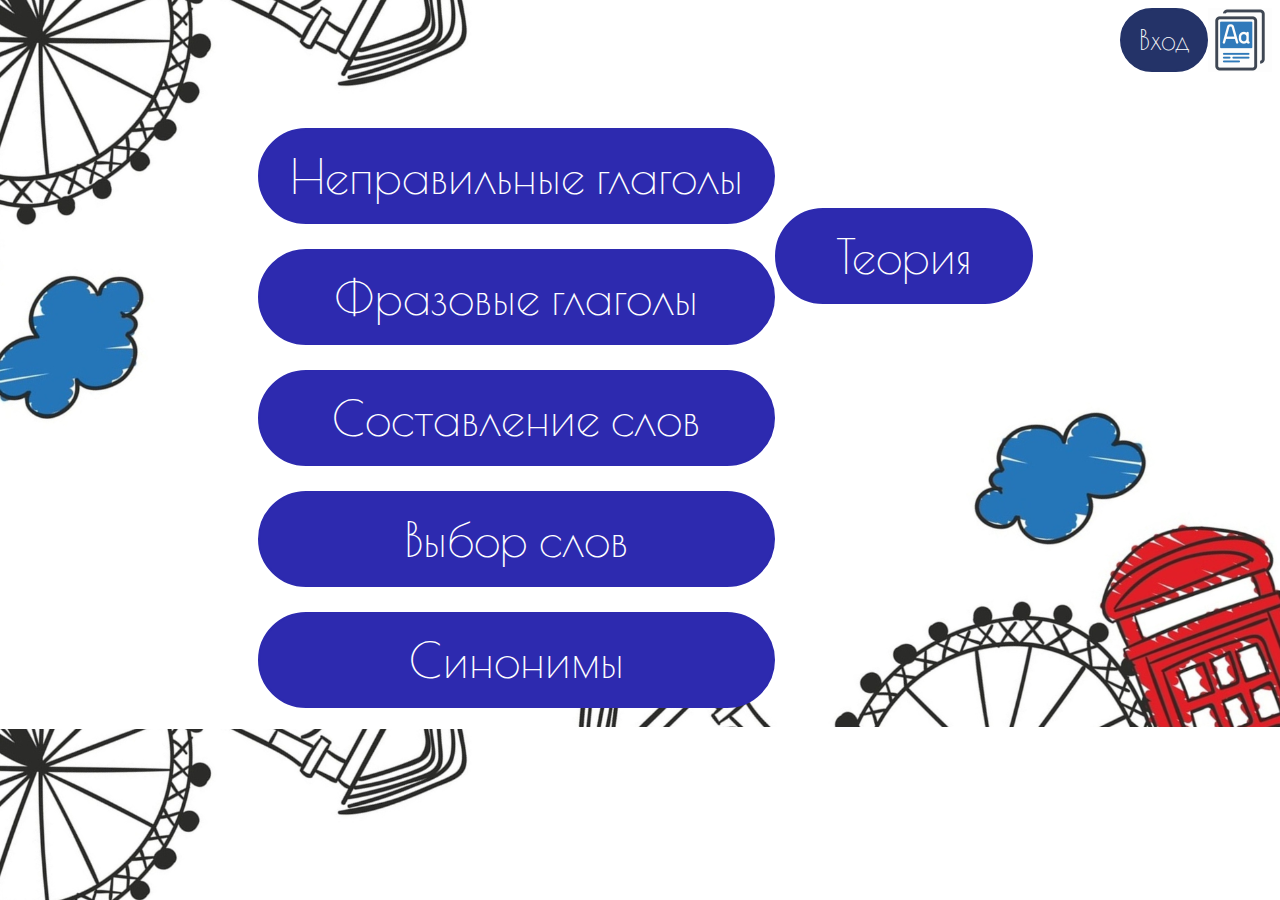
==== commit 2b0e3a96: "sites" ====
--- a/index.html
+++ b/index.html
@@ -13,21 +13,21 @@
 <body>
     <header class="headering">
         <div>
-            <a href="dictionary.html" style="float:right" class="dictionary">
+            <a href="dictionary.html" style="float:right" class="add-dictionary">
                 <img src="images/dictionary.jpg" alt="Словарь" style="width:64px;height:64px;">
             </a>
             <button onclick="document.getElementById('id02').style.display='block'" class="ienter">Вход</button>
             <div id="id02" class="modal">
                 <span onclick="document.getElementById('id02').style.display='none'" class="close" title="Закрыть Modal">&times;</span>
                 <form class="modal-content" action="../action_page.php">
-                    <div class="container">
+                    <div class="container-form">
                         <div>
                             <button onclick="document.getElementById('id01').style.display='block'" style="width:auto; float: right;" class="ienter">Зарегистрироваться</button>
 
                             <div id="id01" class="modal">
                             <span onclick="document.getElementById('id01').style.display='none'" class="close" title="Закрыть Modal">&times;</span>
                             <fieldset class="modal-content" action="../action_page.php">
-                                <div class="container">
+                                <div class="container-form">
                                     <h2>Форма регистрации</h2>
                                     <p>Пожалуйста, заполните эту форму, чтобы создать учетную запись.</p>
                                     <hr>
@@ -75,16 +75,17 @@
         </div>
     </header>
 
-    <body style="background-image:url(images/main.jpg); background-size: cover; width: auto; height: auto;"></body>
     <div class="basic">
-        <button onclick="document.location='lessons/lesson-1.html'" class="lesson1">Неправильные глаголы</button>
-        <button onclick="document.location='lessons/lesson-2.html'" class="lesson2">Фразовые глаголы</button>
-        <button onclick="document.location='lessons/lesson-3.html'" class="lesson3">Составление слов</button>
-        <button onclick="document.location='lessons/lesson-4.html'" class="lesson4">Выбор слов</button>
-        <button onclick="document.location='lessons/lesson-5.html'" class="lesson5">Синонимы</button>
-        <button onclick="document.location='theory/theory-1.html'" class="theory">Теория</button>
-        <h1></h1>
-        <p></p>
+        <div class="lessons-container">
+            <button onclick="document.location='lessons/lesson-1.html'" class="lesson1">Неправильные глаголы</button>
+            <button onclick="document.location='lessons/lesson-2.html'" class="lesson2">Фразовые глаголы</button>
+            <button onclick="document.location='lessons/lesson-3.html'" class="lesson3">Составление слов</button>
+            <button onclick="document.location='lessons/lesson-4.html'" class="lesson4">Выбор слов</button>
+            <button onclick="document.location='lessons/lesson-5.html'" class="lesson5">Синонимы</button>
+        </div>
+        <div class="btn-theory">
+            <button onclick="document.location='theory/theory-1.html'" class="theory">Теория</button>
+        </div>
     </div>
 </body>
 </html>--- a/style.css
+++ b/style.css
@@ -1,3 +1,10 @@
+body {
+    background-image:url(images/main.jpg);
+    background-size: cover;
+    width: auto;
+    height: auto;
+}
+
 .headering {
     font-family: 'Poiret One';
     font-style: normal;
@@ -5,14 +12,13 @@
     font-size: 25px;
 }
 
-a.dictionary {
+a.add-dictionary {
     padding: 0%;
 }
 
 /*ФОрма для регистрации*/
 * {box-sizing: border-box;}
 
-/* Поля ввода полной ширины */
 input[type=text], input[type=email], input[type=password] {
     width: 100%;
     padding: 15px;
@@ -27,13 +33,11 @@
     background: #f1f1f1;
 }
 
-/* Add a background color when the inputs get focus */
 input[type=text]:focus, input[type=email]:focus, input[type=password]:focus {
     background-color: #ddd;
     outline: none;
 }
 
-/* Установите стиль для всех кнопок */
 button.signupbtn {
     background-color: #231d5f;
     color: white;
@@ -51,7 +55,6 @@
     opacity:1;
 }
 
-/* Float cancel and signup buttons and add an equal width */
 .signupbtn {
     float: left;
     width: 100%;
@@ -61,12 +64,10 @@
     font-size: 25px;
 }
 
-/* Add padding to container elements */
-.container {
+.container-form {
 padding: 16px;
 }
 
-/* Модальный (фон) */
 .modal {
 display: none; /* Скрыто по умолчанию */
 position: fixed; /* Оставаться на месте */
@@ -80,7 +81,6 @@
 padding-top: 50px;
 }
 
-/* Модальное содержание/бокс */
 .modal-content {
 background-color: #fefefe;
 margin: 5% auto 15% auto; /* 5% сверху, 15% снизу и по центру */
@@ -89,13 +89,11 @@
 border-radius: 50px;
 }
 
-/* Style the horizontal ruler */
 hr {
 border: 1px solid #f1f1f1;
 margin-bottom: 25px;
 }
 
-/* Кнопка закрытия (x) */
 .close {
 position: absolute;
 right: 35px;
@@ -111,7 +109,6 @@
 cursor: pointer;
 } 
 
-/* Clear floats */
 .clearfix::after {
 content: "";
 clear: both;
@@ -120,9 +117,9 @@
 
 /* Change styles for cancel button and signup button on extra small screens */
 @media screen and (max-width: 300px) {
-.signupbtn {
-    width: 100%;
-}
+    .signupbtn {
+        width: 100%;
+    }
 }
 
 .ienter {
@@ -149,13 +146,56 @@
     color: #243368;
 }
 
-.lesson1 {
-    position: absolute;
-    width: 50%;
+.basic {
+    display: flex;
+    padding-left: 250px;
+
+}
+
+.lessons-container {
+    display: flex;
+    padding-top: 120px;
+    width: 60%;
+    height: 700px;
+    
+    flex-direction: column;
+    justify-content: space-between;
+}
+
+.lesson1, .lesson2, .lesson3, .lesson4, .lesson5 {
+    width: 100%;
     height: 96px;
-    top: 20%;
-    left: 14%;
-    
+
+    font-family: 'Poiret One';
+    font-style: normal;
+    font-weight: 400;
+    font-size: 48px;
+
+    align-items: center;
+    text-align: center;
+    border-radius: 50px;
+
+    background: #2D2AAF;
+    color: white;
+    border: 2px solid #2D2AAF;
+    line-height: 20px;
+} 
+
+.lesson1:hover, .lesson2:hover, .lesson3:hover, .lesson4:hover, .lesson5:hover {
+    background: white;
+    color: #2D2AAF;
+}
+
+.btn-theory {
+    padding-top: 200px;
+    display: flex;
+    width: 30%;
+}
+
+.theory {
+    width: 100%;
+    height: 96px;
+
     font-family: 'Poiret One';
     font-style: normal;
     font-weight: 400;
@@ -172,161 +212,36 @@
     line-height: 20px;
 } 
 
-.lesson1:hover {
-    background: white;
-    color: #2D2AAF;
-}
-
-.lesson2 {
-    position: absolute;
-    width: 50%;
-    height: 96px;
-    top: 35%;
-    left: 14%;
-    
-    font-family: 'Poiret One';
-    font-style: normal;
-    font-weight: 400;
-    font-size: 48px;
-/*    line-height: 150%; 
-    display: flex; */
-    align-items: center;
-    text-align: center;
-    border-radius: 50px;
-
-    background: #2D2AAF;
-    color: white;
-    border: 2px solid #2D2AAF;
-    line-height: 20px;
-} 
-
-.lesson2:hover {
-    background: white;
-    color: #2D2AAF;
-}
-
-.lesson3 {
-    position: absolute;
-    width: 50%;
-    height: 96px;
-    top: 50%;
-    left: 14%;
-    
-    font-family: 'Poiret One';
-    font-style: normal;
-    font-weight: 400;
-    font-size: 48px;
-/*    line-height: 150%; 
-    display: flex; */
-    align-items: center;
-    text-align: center;
-    border-radius: 50px;
-
-    background: #2D2AAF;
-    color: white;
-    border: 2px solid #2D2AAF;
-    line-height: 20px;
-} 
-
-.lesson3:hover {
-    background: white;
-    color: #2D2AAF;
-}
-
-.lesson4 {
-    position: absolute;
-    width: 50%;
-    height: 96px;
-    top: 65%;
-    left: 14%;
-    
-    font-family: 'Poiret One';
-    font-style: normal;
-    font-weight: 400;
-    font-size: 48px;
-/*    line-height: 150%; 
-    display: flex; */
-    align-items: center;
-    text-align: center;
-    border-radius: 50px;
-
-    background: #2D2AAF;
-    color: white;
-    border: 2px solid #2D2AAF;
-    line-height: 20px;
-} 
-
-.lesson4:hover {
-    background: white;
-    color: #2D2AAF;
-}
-
-.lesson5 {
-    position: absolute;
-    width: 50%;
-    height: 96px;
-    top: 80%;
-    left: 14%;
-    
-    font-family: 'Poiret One';
-    font-style: normal;
-    font-weight: 400;
-    font-size: 48px;
-/*    line-height: 150%; 
-    display: flex; */
-    align-items: center;
-    text-align: center;
-    border-radius: 50px;
-
-    background: #2D2AAF;
-    color: white;
-    border: 2px solid #2D2AAF;
-    line-height: 20px;
-} 
-
-.lesson5:hover {
-    background: white;
-    color: #2D2AAF;
-}
-
-.theory {
-    position: absolute;
-    width: 20%;
-    height: 96px;
-    top: 32%;
-    left: 73%;
-    
-    font-family: 'Poiret One';
-    font-style: normal;
-    font-weight: 400;
-    font-size: 48px;
-/*    line-height: 150%; 
-    display: flex; */
-    align-items: center;
-    text-align: center;
-    border-radius: 50px;
-
-    background: #2D2AAF;
-    color: white;
-    border: 2px solid #2D2AAF;
-    line-height: 20px;
-} 
-
 .theory:hover {
     background: white;
     color: #2D2AAF;
 }
-
+.container-card {
+    display: flex;
+    flex-direction: column;
+    width: 100%;
+    align-items: center;
+    min-height: 100vh;
+    justify-content: center;
+}
+
+.btn-container {
+    padding-top: 66px;
+    display: flex;
+    justify-content: space-between;
+
+    width: 600px;
+}
 .card-animation {
-    position: absolute;
-    top: 28%;
+    /* position: absolute; */
+    top: 25%;
     left: 28%;
     width: 600px;
     height: 350px;
 }
 
 .card-inner {
-    position: relative;
+    /* position: relative; */
     width: 100%;
     height: 100%;
     transition: transform 0.6s;
@@ -337,8 +252,16 @@
     transform: rotateY(180deg);
 }
 
+.card-animation.flipped .card-front-2 {
+    display: none;
+}
+
+/* .card-animation.flipped .card-back-2 {
+    display: none;
+} */
+
 .card-front-2, .card-back-2 {
-    position: absolute;
+    /* position: absolute; */
     width: 100%;
     height: 100%;
     backface-visibility: hidden;
@@ -365,9 +288,9 @@
 }
 
 button.continue {
-    position: absolute;
-    top: 77%;
-    left: 35%;
+    /* position: absolute; */
+    top: 75%;
+    left: 28%;
     background-color: #2D2AAF;
     color: white;
     padding: 14px 16px;
@@ -383,10 +306,10 @@
     opacity:1;
 }
 
-button.dictionary {
-    position: absolute;
-    top: 77%;
-    left: 50%;
+button.btn-dictionary {
+    /* position: absolute; */
+    top: 75%;
+    left: 49%;
     background-color: #2D2AAF;
     color: white;
     padding: 14px 16px;
@@ -398,8 +321,17 @@
     border-radius: 50px;
 }
 
-button.dictionary:hover{
+button.btn-dictionary:hover{
     opacity:1;
+}
+
+.btn-dictionary, .continue{
+    float: left;
+    width: 280px;
+    font-family: 'Poiret One';
+    font-style: normal;
+    font-weight: 400;
+    font-size: 25px;
 }
 
 .card-front-1, .card-back-1 {
